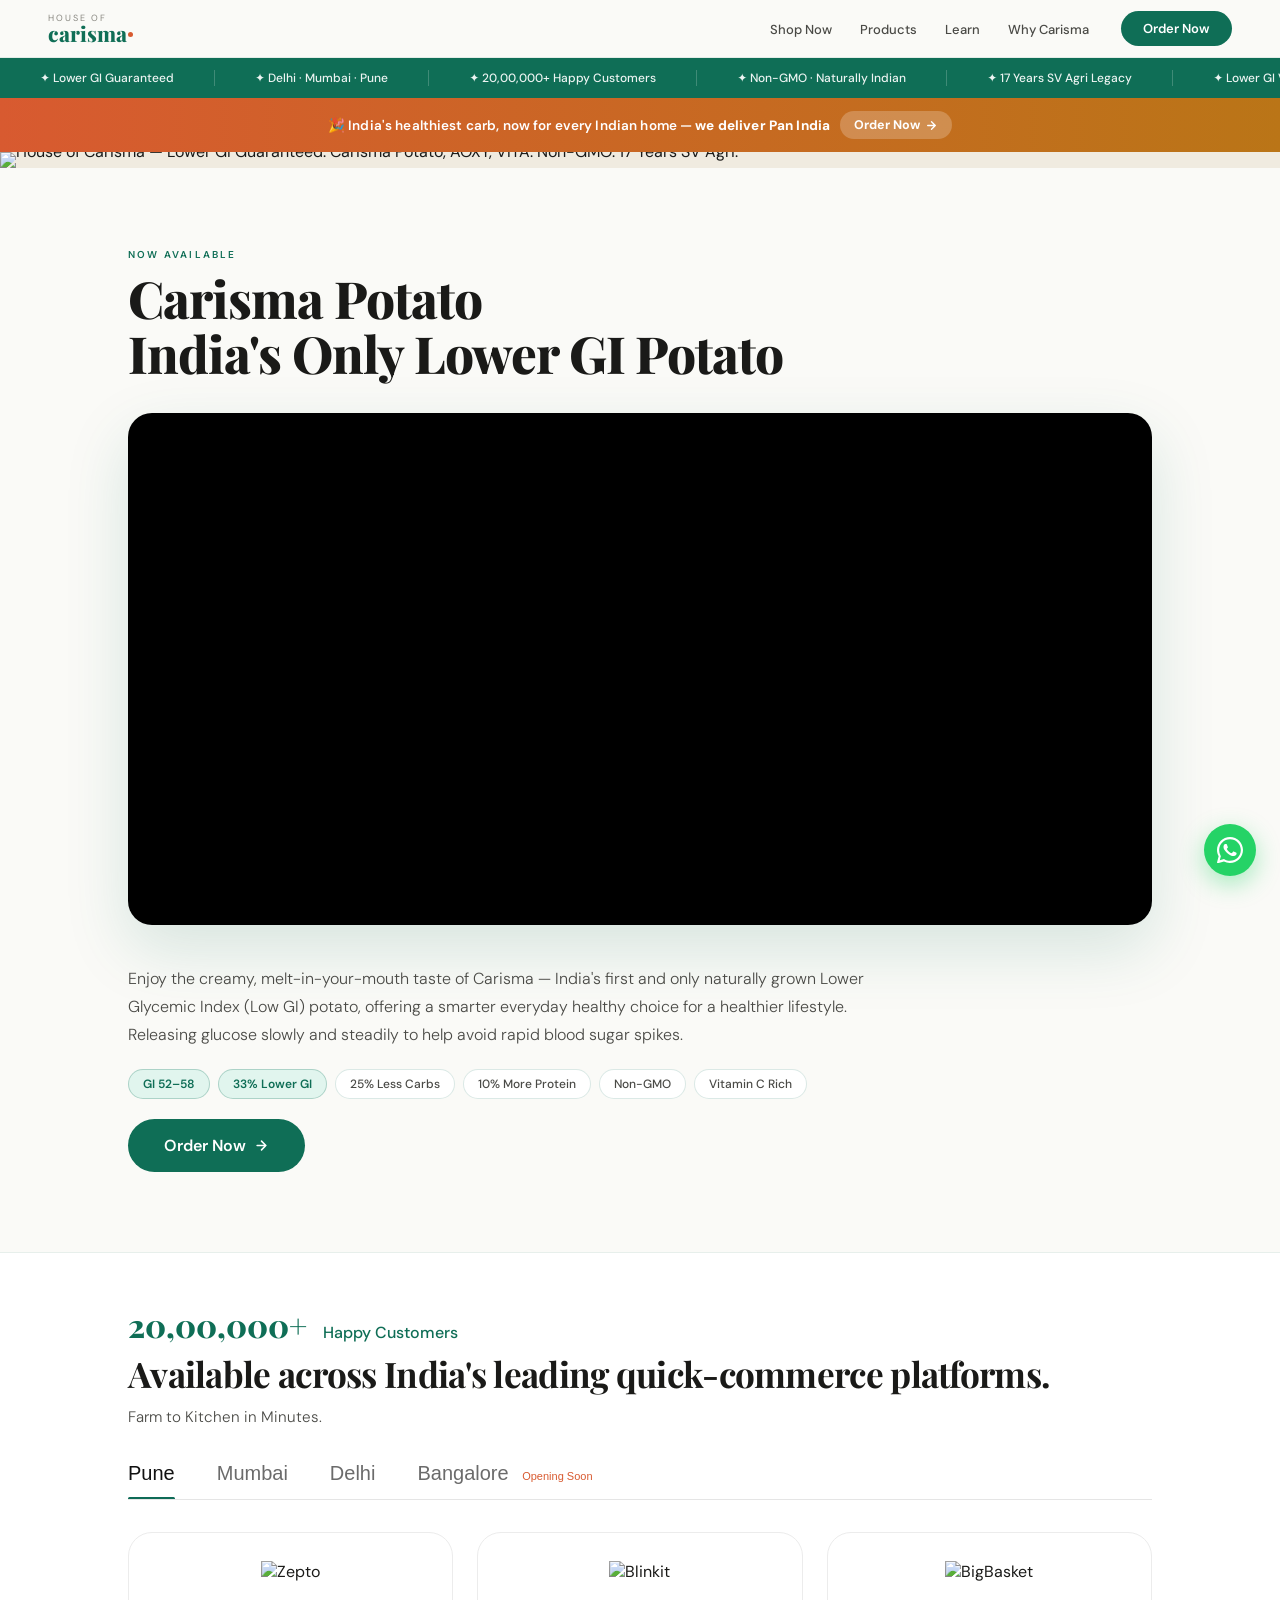
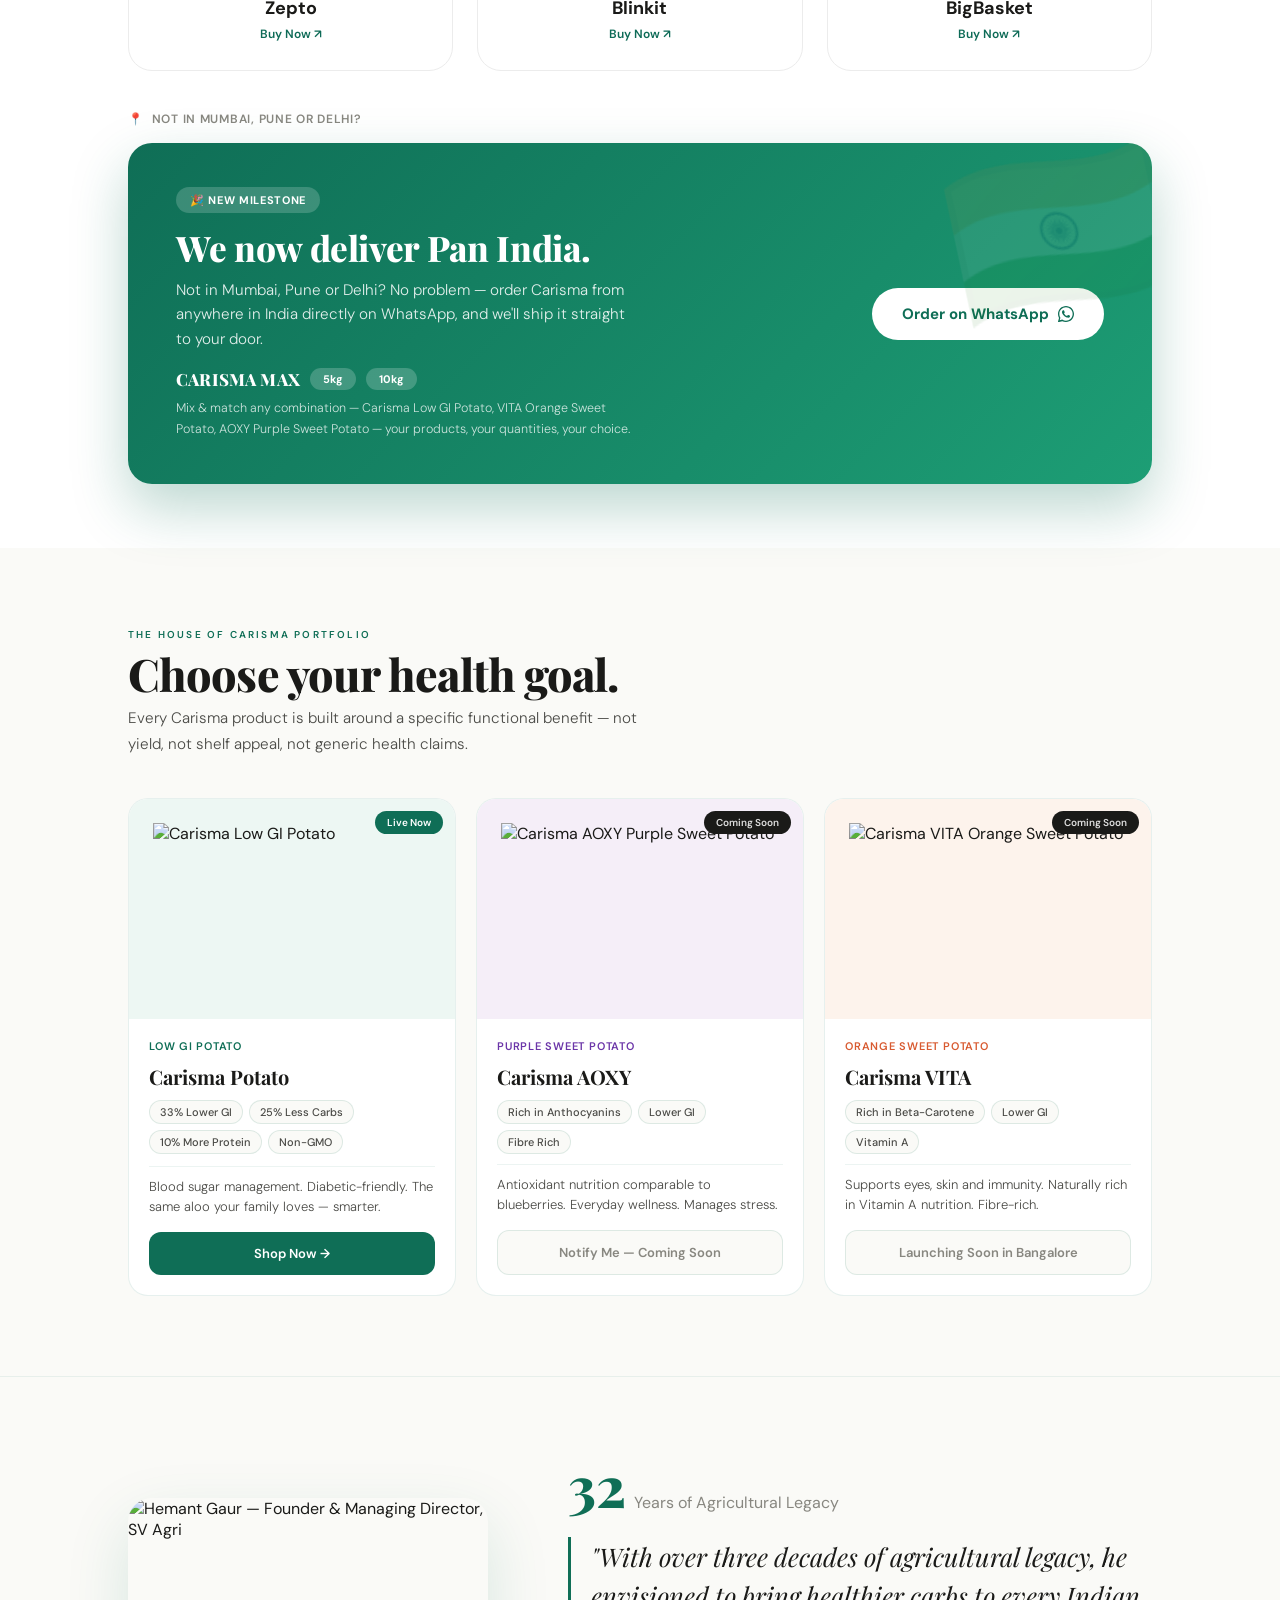
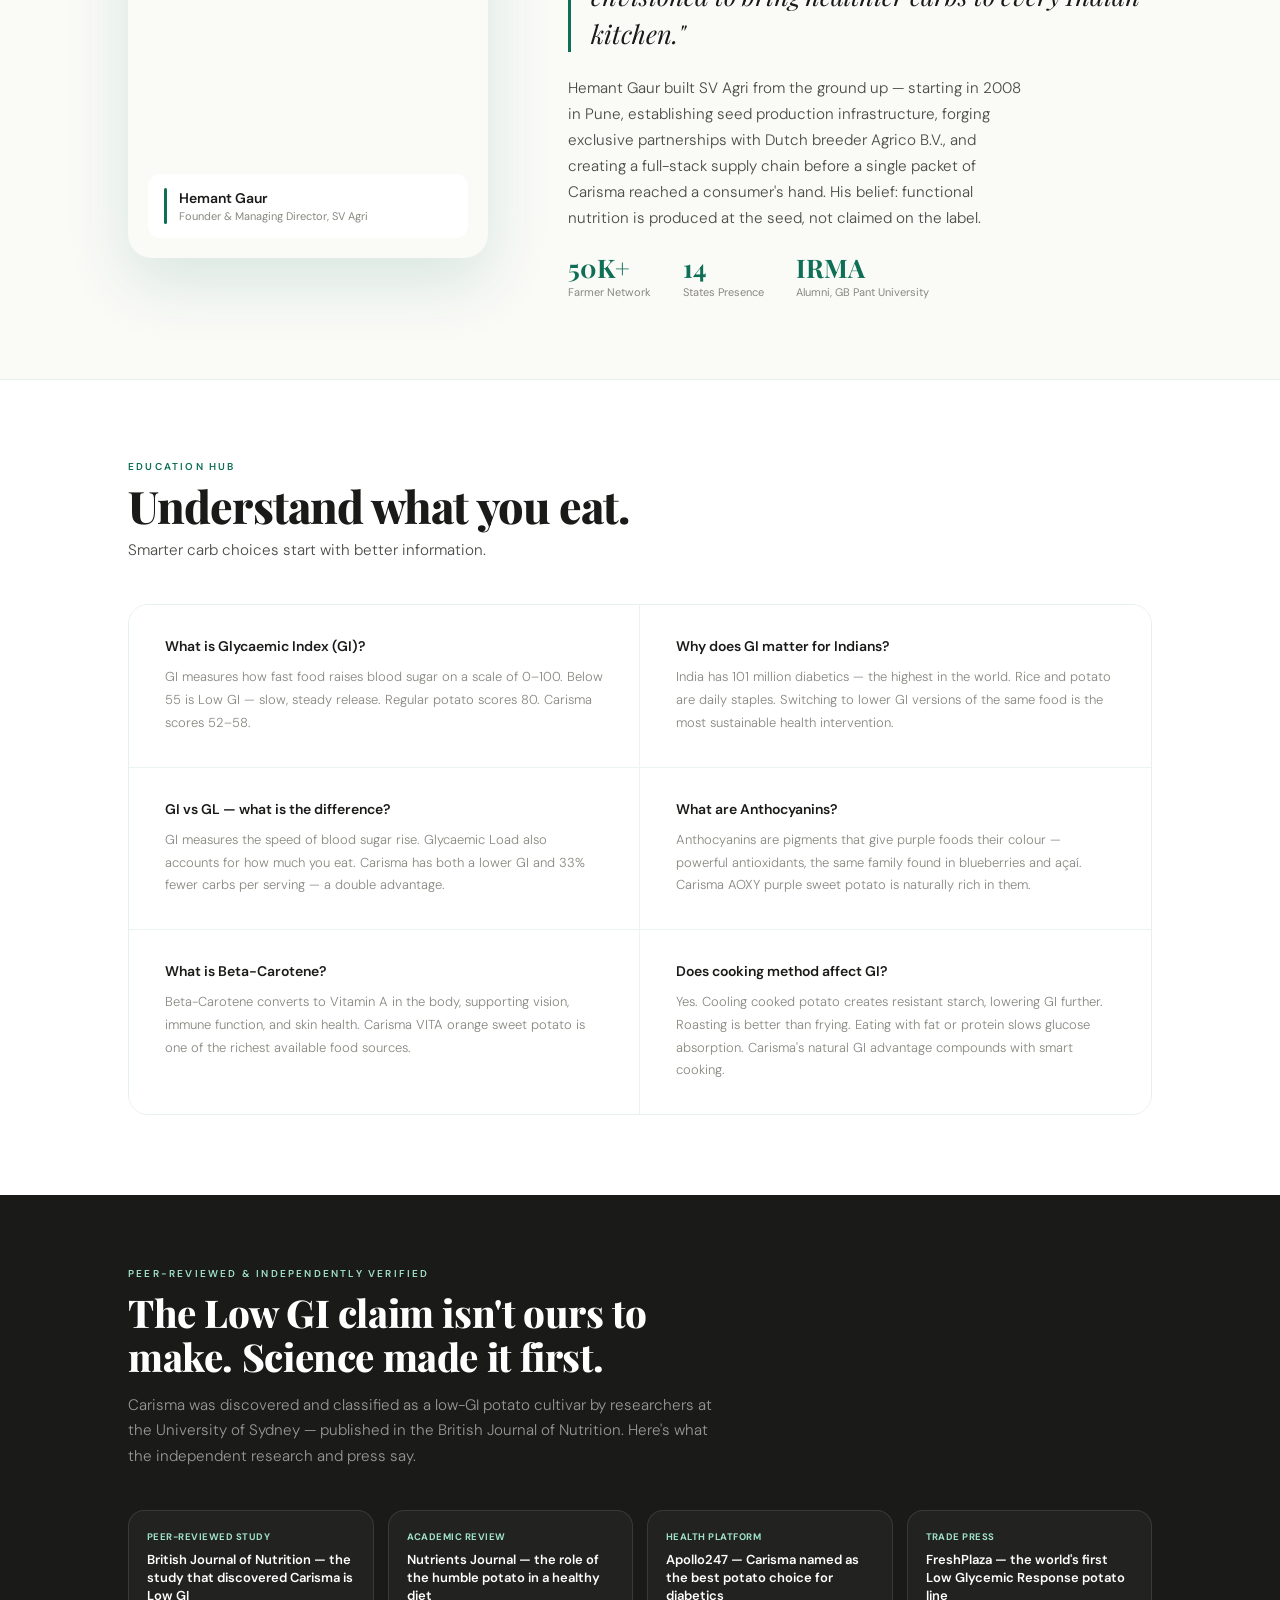
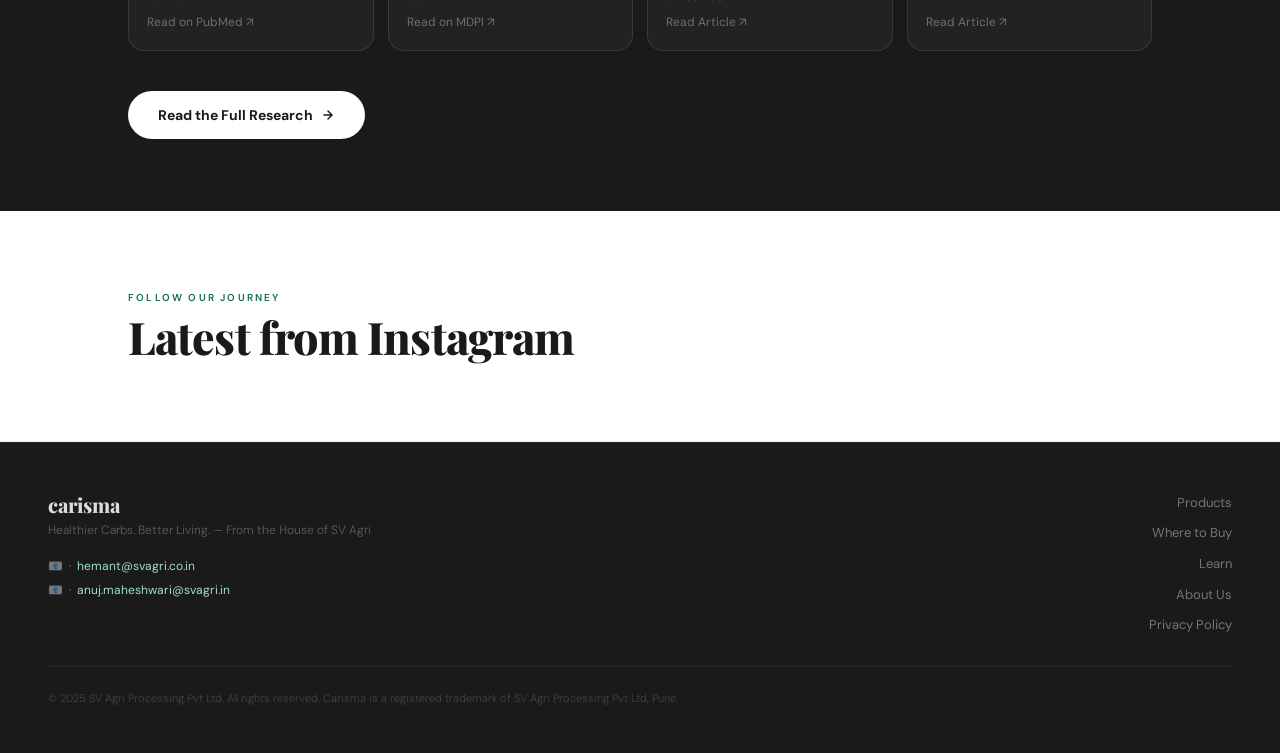
==== index.html @ 6c7c9d93 "Initial Carisma Website" ====
<!DOCTYPE html>
<html lang="en">
<head>
<meta charset="UTF-8">
<meta name="viewport" content="width=device-width, initial-scale=1.0, maximum-scale=1.0">
<title>House of Carisma — Healthier Carbs. Better Living.</title>
<meta name="description" content="India's first healthy carb platform. Low GI Potato, Antioxidant Purple Sweet Potato, Vitamin A Orange Sweet Potato.">
<meta name="theme-color" content="#0F6E56">
<link rel="preconnect" href="https://fonts.googleapis.com">
<link rel="preconnect" href="https://fonts.gstatic.com" crossorigin>
<link href="https://fonts.googleapis.com/css2?family=Playfair+Display:ital,wght@0,700;0,800;1,700&family=DM+Sans:opsz,wght@9..40,300;9..40,400;9..40,500;9..40,600&display=swap" rel="stylesheet">
<style>
  *, *::before, *::after { box-sizing: border-box; margin: 0; padding: 0; }
  :root {
    --teal: #0F6E56; --teal-light: #1D9E75; --teal-pale: #E1F5EE;
    --orange: #D85A30; --orange-pale: #FAECE7;
    --gold: #BA7517; --gold-pale: #FAEEDA;
    --ink: #1A1A18; --ink-2: #4A4A46; --ink-3: #888780;
    --cream: #FAFAF7; --white: #ffffff;
    --font-d: 'Playfair Display', Georgia, serif;
    --font-b: 'DM Sans', system-ui, sans-serif;
    --r: 16px; --r-lg: 24px;
  }
  html { scroll-behavior: smooth; }
  body { font-family: var(--font-b); background: var(--cream); color: var(--ink); -webkit-font-smoothing: antialiased; overflow-x: hidden; }

  /* ── NAV ── */
  nav {
    position: fixed; top: 0; left: 0; right: 0; z-index: 300;
    background: rgba(250,250,247,0.96); backdrop-filter: blur(20px); -webkit-backdrop-filter: blur(20px);
    border-bottom: 0.5px solid rgba(15,110,86,0.1);
    height: 58px; display: flex; align-items: center; justify-content: space-between; padding: 0 3rem;
  }
  .nav-logo { text-decoration: none; display: flex; flex-direction: column; line-height: 1; }
  .nav-logo .ho { font-size: 9px; letter-spacing: 0.22em; text-transform: uppercase; color: var(--ink-3); }
  .nav-logo .br { font-family: var(--font-d); font-size: 21px; font-weight: 800; color: var(--teal); }
  .dot { display: inline-block; width: 5px; height: 5px; background: var(--orange); border-radius: 50%; margin-left: 1px; vertical-align: middle; margin-bottom: 3px; }
  .nav-r { display: flex; align-items: center; gap: 2rem; }
  .nav-links { display: flex; gap: 1.75rem; list-style: none; }
  .nav-links a { font-size: 13px; font-weight: 500; color: var(--ink-2); text-decoration: none; transition: color 0.2s; }
  .nav-links a:hover { color: var(--teal); }
  .nav-cta { background: var(--teal); color: #fff; padding: 9px 22px; border-radius: 100px; font-size: 13px; font-weight: 600; text-decoration: none; transition: background 0.2s; }
  .nav-cta:hover { background: var(--teal-light); }

  /* ── TICKER — sits between nav and hero ── */
  .ticker { background: var(--teal); overflow: hidden; height: 40px; display: flex; align-items: center; }
  .ticker-track { display: flex; animation: tick 32s linear infinite; white-space: nowrap; }
  .ticker-item { display: inline-flex; align-items: center; gap: 10px; font-size: 12px; font-weight: 500; color: rgba(255,255,255,0.92); padding: 0 2.5rem; border-right: 1px solid rgba(255,255,255,0.2); white-space: nowrap; }
  @keyframes tick { 0% { transform: translateX(0); } 100% { transform: translateX(-50%); } }

  /* ── HERO ── */
  .hero { width: 100%; background: #f0ebe0; }
  .hero-inner { position: relative; width: 100%; line-height: 0; }
  .hero-img-base { width: 100%; height: auto; display: block; transition: opacity 0.9s ease; }
  .hero-img-base.faded { opacity: 0; }
  .hero-img-overlay {
    position: absolute; inset: 0; width: 100%; height: 100%;
    object-fit: contain; opacity: 0; transition: opacity 0.9s ease;
    cursor: pointer; pointer-events: none; z-index: 2;
  }
  .hero-img-overlay.active { opacity: 1; pointer-events: auto; }
  .hero-badge {
    position: absolute; bottom: 20px; left: 20px; z-index: 3;
    background: var(--orange); color: #fff; font-size: 12px; font-weight: 700;
    padding: 9px 18px; border-radius: 100px; opacity: 0; transition: opacity 0.9s ease;
    pointer-events: none; box-shadow: 0 8px 22px rgba(216,90,48,0.35);
  }
  .hero-inner.vita-active .hero-badge { opacity: 1; }

  /* ── PAN INDIA CELEBRATION BANNER ── */
  .pan-india-strip {
    position: relative; overflow: hidden; cursor: pointer;
    background: linear-gradient(90deg, var(--orange) 0%, var(--gold) 100%);
    padding: 13px 2rem; text-align: center;
    display: flex; align-items: center; justify-content: center; gap: 10px;
    border: none; width: 100%; font-family: var(--font-b);
  }
  .pan-india-strip::before {
    content: ''; position: absolute; top: 0; left: -60%; width: 40%; height: 100%;
    background: linear-gradient(90deg, transparent, rgba(255,255,255,0.35), transparent);
    transform: skewX(-20deg); animation: shimmer-sweep 3.2s ease-in-out infinite;
  }
  @keyframes shimmer-sweep {
    0% { left: -60%; }
    50% { left: 130%; }
    100% { left: 130%; }
  }
  .pis-text { font-size: 13.5px; font-weight: 600; color: #fff; letter-spacing: 0.01em; position: relative; z-index: 1; }
  .pis-text strong { font-weight: 800; }
  .pis-cta { position: relative; z-index: 1; display: inline-flex; align-items: center; gap: 5px; background: rgba(255,255,255,0.22); color: #fff; padding: 6px 14px; border-radius: 100px; font-size: 12.5px; font-weight: 700; flex-shrink: 0; transition: background 0.2s, transform 0.2s; }
  .pan-india-strip:hover .pis-cta { background: rgba(255,255,255,0.34); transform: translateX(2px); }

  /* ── CTA ROW — directly below hero ── */
  .hero-cta-row {
    background: var(--white); padding: 1.5rem 3rem;
    display: flex; align-items: center; gap: 1rem;
    border-bottom: 1px solid rgba(15,110,86,0.08);
  }
  .btn-primary {
    background: var(--teal); color: #fff;
    padding: 16px 36px; border-radius: 100px;
    font-family: var(--font-b); font-size: 16px; font-weight: 600;
    text-decoration: none; display: inline-flex; align-items: center; gap: 8px;
    transition: background 0.2s, transform 0.15s; white-space: nowrap;
  }
  .btn-primary:hover { background: var(--teal-light); transform: translateY(-2px); }
  .btn-outline {
    background: transparent; color: var(--ink);
    border: 2px solid rgba(26,26,24,0.2);
    padding: 15px 36px; border-radius: 100px;
    font-family: var(--font-b); font-size: 16px; font-weight: 500;
    text-decoration: none; display: inline-flex; align-items: center; gap: 8px;
    transition: border-color 0.2s, color 0.2s, transform 0.15s; white-space: nowrap;
  }
  .btn-outline:hover { border-color: var(--teal); color: var(--teal); transform: translateY(-2px); }

  /* ── LAYOUT ── */
  .container { max-width: 1120px; margin: 0 auto; padding: 0 3rem; }
  .section { padding: 5rem 0; }
  .section-white { background: var(--white); }
  .section-cream { background: var(--cream); }
  .section-ink { background: var(--ink); }
  .divider { height: 1px; background: rgba(15,110,86,0.08); }
  .label { font-size: 10px; font-weight: 600; letter-spacing: 0.22em; text-transform: uppercase; color: var(--teal); margin-bottom: 0.5rem; }
  .h2 { font-family: var(--font-d); font-size: clamp(1.9rem, 3.5vw, 2.8rem); font-weight: 800; color: var(--ink); line-height: 1.1; letter-spacing: -0.02em; }
  .body { font-size: 0.95rem; color: var(--ink-2); font-weight: 300; line-height: 1.7; }

  /* ── AVAILABILITY ── */
  .city-tabs{
  display:flex;
  gap:42px;
  border-bottom:1px solid #e5e5e5;
  margin-bottom:32px;
  overflow-x:auto;
}

.city-tab{
  background:none;
  border:none;
  font-size:20px;
  font-weight:500;
  color:#6b6b6b;
  padding:0 0 14px;
  cursor:pointer;
  position:relative;
  white-space:nowrap;
}

.city-tab.active{
  color:#111;
}

.city-tab.active::after{
  content:'';
  position:absolute;
  left:0;
  bottom:-1px;
  width:100%;
  height:3px;
  background:#0E6B57;
  border-radius:4px;
}

.soon-badge{
  font-size:11px;
  margin-left:8px;
  color:#D85A30;
}

.platform-grid{
  display:grid;
  grid-template-columns:repeat(auto-fit,minmax(220px,1fr));
  gap:24px;
}

.platform-card{
  background:#fff;
  border:1px solid #ececec;
  border-radius:24px;
  padding:28px;
  text-align:center;
  transition:.25s;
  text-decoration:none;
  color:inherit;
  display:block;
  cursor:pointer;
}

.platform-card:hover{
  transform:translateY(-4px);
  border-color:#0E6B57;
  box-shadow:0 16px 40px rgba(15,110,86,0.12);
}

.platform-card.disabled{
  cursor:default;
  opacity:0.55;
}

.platform-card.disabled:hover{
  transform:none;
  border-color:#ececec;
  box-shadow:none;
}

.platform-card img{
  width:90px;
  height:90px;
  object-fit:contain;
  margin-bottom:14px;
}

.platform-card h4{
  margin:0 0 6px;
  font-size:18px;
}

.platform-card .pcard-cta{
  font-size:12px;
  font-weight:600;
  color:#0E6B57;
}

.platform-card.disabled .pcard-cta{
  color:#D85A30;
}
  .avail-wrap { padding: 3.5rem 0 4rem; background: var(--white); }
  .avail-top { display: flex; align-items: baseline; gap: 1rem; flex-wrap: wrap; margin-bottom: 0.4rem; }
  .avail-count { font-family: var(--font-d); font-size: 2rem; font-weight: 800; color: var(--teal); line-height: 1; }
  .avail-count-label { font-size: 1rem; font-weight: 500; color: var(--teal); }
  .avail-headline { font-family: var(--font-d); font-size: clamp(1.6rem, 2.8vw, 2.2rem); font-weight: 700; color: var(--ink); letter-spacing: -0.02em; margin-bottom: 0.5rem; }
  .avail-cities { display: inline-flex; align-items: center; gap: 8px; margin-bottom: 2.5rem; }
  .avail-cities-label { font-size: 11px; font-weight: 500; color: var(--ink-3); }
  .avail-cities-dot { width: 3px; height: 3px; background: var(--ink-3); border-radius: 50%; }
  .avail-city { font-size: 13px; font-weight: 600; color: var(--ink); }

  /* ── PAN INDIA SECTION ── */
  .pan-india-label { display: flex; align-items: center; gap: 8px; font-size: 12px; font-weight: 600; color: var(--ink-3); text-transform: uppercase; letter-spacing: 0.06em; margin-bottom: 1rem; }

  .pan-india-panel {
    background: linear-gradient(135deg, var(--teal) 0%, var(--teal-light) 100%);
    border-radius: var(--r-lg); padding: 2.75rem 3rem; color: #fff;
    display: flex; align-items: center; justify-content: space-between; gap: 2rem;
    box-shadow: 0 24px 56px rgba(15,110,86,0.28); position: relative; overflow: hidden;
  }
  .pan-india-panel::before {
    content: '🇮🇳'; position: absolute; right: -20px; top: -30px; font-size: 180px; opacity: 0.08; transform: rotate(-12deg);
  }
  .pip-badge { display: inline-flex; align-items: center; gap: 6px; background: rgba(255,255,255,0.18); border-radius: 100px; padding: 6px 14px; font-size: 11px; font-weight: 700; letter-spacing: 0.06em; text-transform: uppercase; margin-bottom: 0.9rem; }
  .pip-title { font-family: var(--font-d); font-size: clamp(1.6rem, 3vw, 2.2rem); font-weight: 800; line-height: 1.15; letter-spacing: -0.01em; margin-bottom: 0.6rem; }
  .pip-sub { font-size: 0.95rem; font-weight: 300; color: rgba(255,255,255,0.88); max-width: 460px; line-height: 1.6; }
  .pip-max { display: flex; align-items: center; gap: 10px; margin-top: 1.1rem; flex-wrap: wrap; }
  .pip-max-name { font-family: var(--font-d); font-weight: 800; font-size: 1.05rem; color: #fff; letter-spacing: 0.01em; }
  .pip-tag { background: rgba(255,255,255,0.2); color: #fff; font-size: 11px; font-weight: 700; padding: 4px 13px; border-radius: 100px; }
  .pip-max-note { font-size: 12.5px; color: rgba(255,255,255,0.78); font-weight: 300; line-height: 1.65; margin-top: 0.5rem; max-width: 460px; }
  .pip-btn { flex-shrink: 0; display: inline-flex; align-items: center; gap: 9px; background: #fff; color: var(--teal); padding: 16px 30px; border-radius: 100px; font-family: var(--font-b); font-size: 15px; font-weight: 700; text-decoration: none; transition: transform 0.2s, box-shadow 0.2s; white-space: nowrap; }
  .pip-btn:hover { transform: translateY(-2px); box-shadow: 0 12px 28px rgba(0,0,0,0.18); }

  /* ── VIDEO SECTION ── */
  .video-section { padding: 5rem 0; background: var(--cream); }
  .video-top { margin-bottom: 2rem; display: flex; flex-direction: column; gap: 0.6rem; }
  .video-eyebrow { font-size: 10px; font-weight: 600; letter-spacing: 0.22em; text-transform: uppercase; color: var(--teal); }
  .video-title { font-family: var(--font-d); font-size: clamp(2rem, 4vw, 3.2rem); font-weight: 800; color: var(--ink); line-height: 1.08; letter-spacing: -0.02em; }
  .video-wrap { border-radius: var(--r-lg); overflow: hidden; background: #000; width: 100%; max-height: 560px; box-shadow: 0 24px 64px rgba(15,110,86,0.15); margin-bottom: 2.5rem; }
  .video-wrap video { width: 100%; height: 100%; max-height: 560px; object-fit: cover; display: block; }
  .video-bottom { display: flex; flex-direction: column; gap: 1.25rem; max-width: 760px; }
  .video-sub { font-size: 1rem; color: var(--ink-2); font-weight: 300; line-height: 1.75; }
  .tag-row { display: flex; flex-wrap: wrap; gap: 8px; }
  .tag-pill { font-size: 12px; font-weight: 500; padding: 6px 14px; border-radius: 100px; background: var(--white); border: 1px solid rgba(15,110,86,0.15); color: var(--ink-2); }
  .tag-pill.hi { background: var(--teal-pale); border-color: rgba(15,110,86,0.25); color: var(--teal); font-weight: 600; }

  /* ── PRODUCTS ── */
  .products-grid { display: grid; grid-template-columns: repeat(3, 1fr); gap: 20px; margin-top: 2.5rem; }
  .product-card { border-radius: 20px; overflow: hidden; border: 1.5px solid rgba(15,110,86,0.1); background: var(--white); transition: transform 0.25s, box-shadow 0.25s; display: flex; flex-direction: column; }
  .product-card:hover { transform: translateY(-6px); box-shadow: 0 24px 56px rgba(15,110,86,0.12); }
  .product-img { height: 220px; display: flex; align-items: center; justify-content: center; position: relative; overflow: hidden; }
  .product-img img { height: 100%; width: 100%; object-fit: contain; padding: 1.5rem; }
  .product-badge { position: absolute; top: 12px; right: 12px; font-size: 10px; font-weight: 600; padding: 5px 12px; border-radius: 100px; }
  .badge-live { background: var(--teal); color: #fff; } .badge-soon { background: var(--ink); color: rgba(255,255,255,0.85); }
  .product-body { padding: 20px; flex: 1; display: flex; flex-direction: column; gap: 10px; }
  .product-name { font-family: var(--font-d); font-size: 1.25rem; font-weight: 700; color: var(--ink); }
  .product-sub { font-size: 11px; font-weight: 600; letter-spacing: 0.07em; text-transform: uppercase; }
  .sub-p { color: var(--teal); } .sub-a { color: #6B35A8; } .sub-v { color: var(--orange); }
  .product-tags { display: flex; flex-wrap: wrap; gap: 6px; }
  .ptag-pill { font-size: 11px; font-weight: 500; padding: 4px 10px; border-radius: 100px; background: var(--cream); border: 1px solid rgba(15,110,86,0.12); color: var(--ink-2); }
  .product-benefit { font-size: 13px; color: var(--ink-2); font-weight: 300; line-height: 1.6; border-top: 1px solid rgba(15,110,86,0.08); padding-top: 10px; margin-top: auto; }
  .product-btn { display: flex; align-items: center; justify-content: center; gap: 7px; padding: 13px; border-radius: 12px; font-size: 13px; font-weight: 600; text-decoration: none; margin-top: 4px; transition: background 0.2s; }
  .btn-live { background: var(--teal); color: #fff; } .btn-live:hover { background: var(--teal-light); }
  .btn-soon { background: var(--cream); color: var(--ink-3); border: 1.5px solid rgba(15,110,86,0.12); cursor: default; }

  /* ── FARM TO PLATE ── */
  .chain-grid { display: grid; grid-template-columns: 420px 1fr; gap: 5rem; align-items: start; margin-top: 2rem; }
  .chain-steps { display: flex; flex-direction: column; }
  .chain-step { display: flex; align-items: flex-start; gap: 14px; padding: 16px 0; border-bottom: 1px dashed rgba(15,110,86,0.15); }
  .chain-step:last-child { border-bottom: none; }
  .chain-num { width: 34px; height: 34px; border-radius: 50%; background: var(--teal); color: #fff; font-size: 13px; font-weight: 700; display: flex; align-items: center; justify-content: center; flex-shrink: 0; font-family: var(--font-d); }
  .chain-title { font-size: 14px; font-weight: 600; color: var(--ink); }
  .chain-sub { font-size: 12px; color: var(--ink-3); font-weight: 400; margin-top: 2px; }
  .chain-tag { margin-left: auto; font-size: 10px; font-weight: 600; padding: 4px 10px; border-radius: 100px; white-space: nowrap; flex-shrink: 0; }
  .ct { background: var(--teal-pale); color: var(--teal); } .co { background: var(--orange-pale); color: var(--orange); }

  /* ── FOUNDER ── */
  .founder-grid { display: grid; grid-template-columns: 360px 1fr; gap: 5rem; align-items: center; }
  .founder-img-wrap { position: relative; border-radius: var(--r-lg); overflow: hidden; box-shadow: 0 24px 64px rgba(15,110,86,0.14); aspect-ratio: 1/1; }
  .founder-img-wrap img { width: 100%; height: 100%; object-fit: cover; display: block; }
  .founder-img-badge { position: absolute; bottom: 1.25rem; left: 1.25rem; right: 1.25rem; background: rgba(255,255,255,0.95); backdrop-filter: blur(12px); border-radius: 12px; padding: 14px 16px; display: flex; align-items: center; gap: 12px; }
  .fib-bar { width: 3px; height: 36px; background: var(--teal); border-radius: 2px; flex-shrink: 0; }
  .fib-name { font-size: 14px; font-weight: 600; color: var(--ink); }
  .fib-title { font-size: 11px; color: var(--ink-3); font-weight: 400; margin-top: 2px; }
  .founder-content { display: flex; flex-direction: column; gap: 1.5rem; }
  .founder-stat { display: flex; align-items: baseline; gap: 8px; }
  .founder-stat-num { font-family: var(--font-d); font-size: 3.5rem; font-weight: 800; color: var(--teal); line-height: 1; }
  .founder-stat-label { font-size: 1rem; font-weight: 400; color: var(--ink-3); }
  .founder-quote { font-family: var(--font-d); font-size: clamp(1.2rem, 2vw, 1.6rem); font-style: italic; color: var(--ink); line-height: 1.5; border-left: 3px solid var(--teal); padding-left: 1.25rem; }
  .founder-desc { font-size: 0.95rem; color: var(--ink-2); font-weight: 300; line-height: 1.7; max-width: 460px; }
  .mini-stats { display: flex; gap: 2rem; flex-wrap: wrap; }
  .mini-stat-num { font-family: var(--font-d); font-size: 1.6rem; font-weight: 700; color: var(--teal); line-height: 1; }
  .mini-stat-label { font-size: 11px; color: var(--ink-3); margin-top: 4px; }

  /* ── EDU SIMPLE ── */
  .edu-simple-grid { display: grid; grid-template-columns: 1fr 1fr; gap: 0; margin-top: 2.5rem; border: 1px solid rgba(15,110,86,0.1); border-radius: 20px; overflow: hidden; }
  .edu-item { padding: 2rem 2.25rem; border-right: 1px solid rgba(15,110,86,0.08); border-bottom: 1px solid rgba(15,110,86,0.08); background: var(--white); transition: background 0.2s; }
  .edu-item:hover { background: var(--cream); }
  .edu-item:nth-child(even) { border-right: none; }
  .edu-item:nth-last-child(-n+2) { border-bottom: none; }
  .edu-q { font-size: 14px; font-weight: 600; color: var(--ink); margin-bottom: 0.6rem; line-height: 1.4; }
  .edu-a { font-size: 13px; color: var(--ink-3); font-weight: 300; line-height: 1.75; }

  /* ── RESEARCH TEASER ── */
  .research-teaser { background: var(--ink); padding: 4.5rem 0; }
  .rt-label { font-size: 10px; font-weight: 600; letter-spacing: 0.22em; text-transform: uppercase; color: #9FE1CB; margin-bottom: 0.6rem; }
  .rt-title { font-family: var(--font-d); font-size: clamp(1.7rem, 3.2vw, 2.4rem); font-weight: 800; color: #fff; line-height: 1.15; letter-spacing: -0.01em; max-width: 620px; }
  .rt-sub { font-size: 0.95rem; color: rgba(255,255,255,0.55); font-weight: 300; line-height: 1.7; max-width: 600px; margin-top: 0.9rem; }
  .rt-grid { display: grid; grid-template-columns: repeat(4, 1fr); gap: 14px; margin-top: 2.5rem; }
  .rt-card { background: rgba(255,255,255,0.04); border: 1px solid rgba(255,255,255,0.1); border-radius: 16px; padding: 20px 18px; text-decoration: none; transition: border-color 0.25s, background 0.25s, transform 0.22s; display: flex; flex-direction: column; gap: 8px; }
  .rt-card:hover { border-color: rgba(159,225,203,0.4); background: rgba(255,255,255,0.07); transform: translateY(-4px); }
  .rt-tag { font-size: 9.5px; font-weight: 700; letter-spacing: 0.05em; text-transform: uppercase; color: #9FE1CB; }
  .rt-card-title { font-size: 13px; font-weight: 600; color: #fff; line-height: 1.4; }
  .rt-arrow { font-size: 12px; color: rgba(255,255,255,0.35); margin-top: auto; }
  .rt-btn { display: inline-flex; align-items: center; gap: 8px; background: #fff; color: var(--ink); padding: 15px 30px; border-radius: 100px; font-family: var(--font-b); font-size: 14px; font-weight: 700; text-decoration: none; margin-top: 2.5rem; transition: transform 0.2s; }
  .rt-btn:hover { transform: translateY(-2px); }

  @media (max-width: 1024px) {
    .rt-grid { grid-template-columns: repeat(2, 1fr); }
  }
  @media (max-width: 768px) {
    .research-teaser { padding: 3rem 0; }
    .rt-grid { grid-template-columns: 1fr; }
  }

  /* ── FOOTER ── */
  footer { background: var(--ink); padding: 3rem; border-top: 1px solid rgba(255,255,255,0.05); display: grid; grid-template-columns: 1fr auto; gap: 2rem; align-items: start; }
  .footer-brand { font-family: var(--font-d); font-size: 20px; font-weight: 800; color: rgba(255,255,255,0.85); }
  .footer-tag { font-size: 12px; color: rgba(255,255,255,0.3); font-weight: 300; margin-top: 4px; margin-bottom: 1rem; }
  .footer-contact { font-size: 12px; color: rgba(255,255,255,0.45); line-height: 2; }
  .footer-contact a { color: #9FE1CB; text-decoration: none; }
  .footer-links { display: flex; flex-direction: column; gap: 0.6rem; list-style: none; text-align: right; }
  .footer-links a { font-size: 13px; color: rgba(255,255,255,0.4); text-decoration: none; transition: color 0.2s; }
  .footer-links a:hover { color: #9FE1CB; }
  .footer-copy { grid-column: 1/-1; font-size: 11px; color: rgba(255,255,255,0.18); font-weight: 300; border-top: 1px solid rgba(255,255,255,0.06); padding-top: 1.5rem; }

  /* ── WHATSAPP ── */
  .wa { position: fixed; bottom: 1.5rem; right: 1.5rem; z-index: 200; width: 52px; height: 52px; border-radius: 50%; background: #25D366; display: flex; align-items: center; justify-content: center; box-shadow: 0 8px 24px rgba(37,211,102,0.4); text-decoration: none; transition: transform 0.2s; }
  .wa:hover { transform: scale(1.08); }

  /* ── ANIMATIONS ── */
  .fade-up { opacity: 0; transform: translateY(20px); transition: opacity 0.65s ease, transform 0.65s ease; }
  .fade-up.visible { opacity: 1; transform: translateY(0); }
  .d1 { transition-delay: 0.08s; } .d2 { transition-delay: 0.16s; } .d3 { transition-delay: 0.24s; } .d4 { transition-delay: 0.32s; }

  /* ── RESPONSIVE ── */
  @media (max-width: 1024px) {
    .platform-grid { grid-template-columns: repeat(2, 1fr); }
    .products-grid { grid-template-columns: 1fr 1fr; }
    .chain-grid { grid-template-columns: 1fr; gap: 2rem; }
    .video-grid { grid-template-columns: 1fr; gap: 2rem; }
    .founder-grid { grid-template-columns: 1fr; gap: 2.5rem; }
    .edu-simple-grid { grid-template-columns: 1fr; }
    .edu-item:nth-child(even) { border-right: none; }
    .edu-item:nth-last-child(-n+2) { border-bottom: 1px solid rgba(15,110,86,0.08); }
    .edu-item:last-child { border-bottom: none; }
  }
  @media (max-width: 768px) {
    nav { padding: 0 1.25rem; height: 52px; }
    .nav-links { display: none; }
    .container { padding: 0 1.25rem; }
    .section { padding: 3.5rem 0; }
    .hero-cta-row {
      padding: 0.875rem 1rem;
      gap: 0.625rem;
      flex-wrap: nowrap;        /* keep both on one line */
    }
    .hero-cta-row .btn-primary,
    .hero-cta-row .btn-outline {
      flex: 1;                  /* equal width */
      justify-content: center;
      padding: 13px 10px;
      font-size: 13px;
    }
    .avail-wrap { padding: 2.5rem 0 3rem; }
    .pan-india-strip { padding: 11px 1rem; }
    .pis-text { font-size: 12px; }
    .pan-india-panel { flex-direction: column; text-align: center; padding: 2.25rem 1.5rem; }
    .pip-sub { max-width: 100%; }
    .products-grid { grid-template-columns: 1fr; }
    footer { grid-template-columns: 1fr; padding: 2rem 1.25rem; }
    .footer-links { text-align: left; flex-direction: row; flex-wrap: wrap; gap: 1rem; }
    .founder-img-wrap { max-width: 100%; }
  }
  @media (max-width: 480px) {
    .platform-grid { grid-template-columns: 1fr 1fr; }
  }
</style>

<script type="text/javascript">
    (function(c,l,a,r,i,t,y){
        c[a]=c[a]||function(){(c[a].q=c[a].q||[]).push(arguments)};
        t=l.createElement(r);t.async=1;t.src="https://www.clarity.ms/tag/"+i;
        y=l.getElementsByTagName(r)[0];y.parentNode.insertBefore(t,y);
    })(window, document, "clarity", "script", "xiq01nn5b8");
</script>


</head>
<body>

<!-- NAV -->
<nav>
  <a href="#" class="nav-logo">
    <span class="ho">House of</span>
    <span class="br">carisma<span class="dot"></span></span>
  </a>
  <div class="nav-r">
    <ul class="nav-links">
      <li><a href="#availability">Shop Now</a></li>
      <li><a href="#products">Products</a></li>
      <li><a href="#learn">Learn</a></li>
      <li><a href="why-carisma.html">Why Carisma</a></li>
    </ul>
    <a href="#availability" class="nav-cta">Order Now</a>
  </div>
</nav>

<!-- TICKER — top of page, above hero image -->
<div style="padding-top:58px">
  <div class="ticker" aria-hidden="true">
    <div class="ticker-track">
      <span class="ticker-item">✦ Lower GI Guaranteed</span>
      <span class="ticker-item">✦ Delhi · Mumbai · Pune</span>
      <span class="ticker-item">✦ 20,00,000+ Happy Customers</span>
      <span class="ticker-item">✦ Non-GMO · Naturally Indian</span>
      <span class="ticker-item">✦ 17 Years SV Agri Legacy</span>
      <span class="ticker-item">✦ Lower GI Verified</span>
      <span class="ticker-item">✦ Delhi · Mumbai · Pune</span>
      <span class="ticker-item">✦ 20,00,000+ Happy Customers</span>
      <span class="ticker-item">✦ Non-GMO · Naturally Indian</span>
      <span class="ticker-item">✦ 17 Years SV Agri Legacy</span>
    </div>
  </div>
</div>

<!-- PAN INDIA CELEBRATION BANNER -->
<button class="pan-india-strip" onclick="goToPanIndia()" aria-label="We now deliver Pan India — click to order">
  <span class="pis-text">🎉 India's healthiest carb, now for every Indian home — <strong>we deliver Pan India</strong></span>
  <span class="pis-cta">Order Now
    <svg width="13" height="13" viewBox="0 0 24 24" fill="none" stroke="currentColor" stroke-width="2.5" stroke-linecap="round" stroke-linejoin="round"><path d="M5 12h14M12 5l7 7-7 7"/></svg>
  </span>
</button>

<!-- HERO — auto-rotates between main banner and Vita Powder promo -->
<section class="hero">
  <div class="hero-inner" id="heroInner">
    <img
      src="https://static.wixstatic.com/media/2ef54a_096f2c9427e84792a74a42df3f2eecce~mv2.png"
      alt="House of Carisma — Lower GI Guaranteed. Carisma Potato, AOXY, VITA. Non-GMO. 17 Years SV Agri."
      id="heroImg"
      class="hero-img-base"
    >
    <img
      src="https://static.wixstatic.com/media/2ef54a_cae34223b6d9461c9bff17339bb0bca8~mv2.png"
      alt="Free Carisma Vita Orange Sweet Potato Powder — tap to claim on WhatsApp"
      id="heroImgVita"
      class="hero-img-overlay"
    >
    <div class="hero-badge">🎁 Free Sample — Tap to Claim on WhatsApp</div>
  </div>
</section>

<!-- VIDEO + CARISMA POTATO -->
<section class="video-section">
  <div class="container">

    <!-- Title first -->
    <div class="video-top fade-up">
      <div class="video-eyebrow">Now Available</div>
      <div class="video-title">Carisma Potato<br>India's Only Lower GI Potato</div>
    </div>

    <!-- Video below title -->
    <div class="video-wrap fade-up d1">
      <video autoplay muted loop playsinline>
        <source src="https://video.wixstatic.com/video/2ef54a_174439247daa4c3f9ab9dac481924877/480p/mp4/file.mp4" type="video/mp4">
      </video>
    </div>

    <!-- Description + tags + CTA below video -->
    <div class="video-bottom fade-up d2">
      <div class="video-sub">Enjoy the creamy, melt-in-your-mouth taste of Carisma — India's first and only naturally grown Lower Glycemic Index (Low GI) potato, offering a smarter everyday healthy choice for a healthier lifestyle. Releasing glucose slowly and steadily to help avoid rapid blood sugar spikes.</div>
      <div class="tag-row">
        <span class="tag-pill hi">GI 52–58</span>
        <span class="tag-pill hi">33% Lower GI</span>
        <span class="tag-pill">25% Less Carbs</span>
        <span class="tag-pill">10% More Protein</span>
        <span class="tag-pill">Non-GMO</span>
        <span class="tag-pill">Vitamin C Rich</span>
      </div>
      <a href="#availability" class="btn-primary" style="width:fit-content">
        Order Now
        <svg width="15" height="15" viewBox="0 0 24 24" fill="none" stroke="currentColor" stroke-width="2.5" stroke-linecap="round" stroke-linejoin="round"><path d="M5 12h14M12 5l7 7-7 7"/></svg>
      </a>
    </div>

  </div>
</section>

<div class="divider"></div>
<!-- AVAILABILITY -->
<div class="avail-wrap" id="availability">
  <div class="container">

    <div class="avail-top fade-up">
      <span class="avail-count">20,00,000+</span>
      <span class="avail-count-label">Happy Customers</span>
    </div>

    <h2 class="avail-headline fade-up d1">
      Available across India's leading quick-commerce platforms.
    </h2>

    <p class="body fade-up d2" style="margin-bottom:2rem;">
      Farm to Kitchen in Minutes.
    </p>

    <!-- INSTANT DELIVERY -->
    <div id="panel-instant">
      <!-- CITY TABS -->
      <div class="city-tabs fade-up d2">
        <button class="city-tab active" data-city="pune">Pune</button>
        <button class="city-tab" data-city="mumbai">Mumbai</button>
        <button class="city-tab" data-city="delhi">Delhi</button>
        <button class="city-tab" data-city="bangalore">
          Bangalore
          <span class="soon-badge">Opening Soon</span>
        </button>
      </div>

      <!-- PLATFORMS -->
      <div class="platform-grid" id="platformGrid"></div>
    </div>

    <!-- PAN INDIA DELIVERY -->
    <div id="panel-pan-india" style="margin-top:2.5rem;">
      <div class="pan-india-label">
        <span>📍</span> Not in Mumbai, Pune or Delhi?
      </div>
      <div class="pan-india-panel">
        <div>
          <div class="pip-badge">🎉 New Milestone</div>
          <div class="pip-title">We now deliver Pan India.</div>
          <div class="pip-sub">Not in Mumbai, Pune or Delhi? No problem — order Carisma from anywhere in India directly on WhatsApp, and we'll ship it straight to your door.</div>
          <div class="pip-max">
            <span class="pip-max-name">CARISMA MAX</span>
            <span class="pip-tag">5kg</span>
            <span class="pip-tag">10kg</span>
          </div>
          <div class="pip-max-note">Mix & match any combination — Carisma Low GI Potato, VITA Orange Sweet Potato, AOXY Purple Sweet Potato — your products, your quantities, your choice.</div>
        </div>
        <a href="https://wa.me/917028155911?text=Hi%2C%20I%27d%20like%20to%20order%20Carisma%20Low%20GI%20Potato%20%E2%80%94%20Pan%20India%20delivery" target="_blank" rel="noopener noreferrer" class="pip-btn">
          Order on WhatsApp
          <svg width="16" height="16" viewBox="0 0 24 24" fill="currentColor"><path d="M17.472 14.382c-.297-.149-1.758-.867-2.03-.967-.273-.099-.471-.148-.67.15-.197.297-.767.966-.94 1.164-.173.199-.347.223-.644.075-.297-.15-1.255-.463-2.39-1.475-.883-.788-1.48-1.761-1.653-2.059-.173-.297-.018-.458.13-.606.134-.133.298-.347.446-.52.149-.174.198-.298.298-.497.099-.198.05-.371-.025-.52-.075-.149-.669-1.612-.916-2.207-.242-.579-.487-.5-.669-.51-.173-.008-.371-.01-.57-.01-.198 0-.52.074-.792.372-.272.297-1.04 1.016-1.04 2.479 0 1.462 1.065 2.875 1.213 3.074.149.198 2.096 3.2 5.077 4.487.709.306 1.262.489 1.694.625.712.227 1.36.195 1.871.118.571-.085 1.758-.719 2.006-1.413.248-.694.248-1.289.173-1.413-.074-.124-.272-.198-.57-.347z"/><path d="M12 0C5.373 0 0 5.373 0 12c0 2.12.554 4.107 1.523 5.836L.057 23.215a.75.75 0 0 0 .916.938l5.451-1.43A11.945 11.945 0 0 0 12 24c6.627 0 12-5.373 12-12S18.627 0 12 0zm0 22c-1.9 0-3.677-.523-5.197-1.432l-.372-.222-3.857 1.013 1.03-3.762-.242-.383A9.944 9.944 0 0 1 2 12C2 6.477 6.477 2 12 2s10 4.477 10 10-4.477 10-10 10z"/></svg>
        </a>
      </div>
    </div>

  </div>
</div>
<!-- PRODUCTS -->
<section class="section section-cream" id="products">
  <div class="container">
    <p class="label fade-up">The House of Carisma Portfolio</p>
    <h2 class="h2 fade-up d1">Choose your health goal.</h2>
    <p class="body fade-up d2" style="max-width:520px;margin-top:0.5rem">Every Carisma product is built around a specific functional benefit — not yield, not shelf appeal, not generic health claims.</p>
    <div class="products-grid">
      <div class="product-card fade-up d1">
        <div class="product-img" style="background:#EDF7F3;">
          <img src="https://static.wixstatic.com/media/2ef54a_8c7334caf0f44840bfecd8af2d9bc08c~mv2.png" alt="Carisma Low GI Potato">
          <span class="product-badge badge-live">Live Now</span>
        </div>
        <div class="product-body">
          <div class="product-sub sub-p">Low GI Potato</div>
          <div class="product-name">Carisma Potato</div>
          <div class="product-tags">
            <span class="ptag-pill">33% Lower GI</span><span class="ptag-pill">25% Less Carbs</span>
            <span class="ptag-pill">10% More Protein</span><span class="ptag-pill">Non-GMO</span>
          </div>
          <div class="product-benefit">Blood sugar management. Diabetic-friendly. The same aloo your family loves — smarter.</div>
          <a href="#availability" class="product-btn btn-live">Shop Now →</a>
        </div>
      </div>
      <div class="product-card fade-up d2">
        <div class="product-img" style="background:#F5EEF8;">
          <img src="https://static.wixstatic.com/media/2ef54a_d1f2061394514347aa12cac3eed1c069~mv2.png" alt="Carisma AOXY Purple Sweet Potato">
          <span class="product-badge badge-soon">Coming Soon</span>
        </div>
        <div class="product-body">
          <div class="product-sub sub-a">Purple Sweet Potato</div>
          <div class="product-name">Carisma AOXY</div>
          <div class="product-tags">
            <span class="ptag-pill">Rich in Anthocyanins</span><span class="ptag-pill">Lower GI</span><span class="ptag-pill">Fibre Rich</span>
          </div>
          <div class="product-benefit">Antioxidant nutrition comparable to blueberries. Everyday wellness. Manages stress.</div>
          <div class="product-btn btn-soon">Notify Me — Coming Soon</div>
        </div>
      </div>
      <div class="product-card fade-up d3">
        <div class="product-img" style="background:#FDF3EC;">
          <img src="https://static.wixstatic.com/media/2ef54a_716ba0be845f445884963d3107aa9684~mv2.jpeg" alt="Carisma VITA Orange Sweet Potato">
          <span class="product-badge badge-soon">Coming Soon</span>
        </div>
        <div class="product-body">
          <div class="product-sub sub-v">Orange Sweet Potato</div>
          <div class="product-name">Carisma VITA</div>
          <div class="product-tags">
            <span class="ptag-pill">Rich in Beta-Carotene</span><span class="ptag-pill">Lower GI</span><span class="ptag-pill">Vitamin A</span>
          </div>
          <div class="product-benefit">Supports eyes, skin and immunity. Naturally rich in Vitamin A nutrition. Fibre-rich.</div>
          <div class="product-btn btn-soon">Launching Soon in Bangalore</div>
        </div>
      </div>
    </div>
  </div>
</section>


<div class="divider"></div>

<!-- FOUNDER -->
<section class="section section-cream">
  <div class="container">
    <div class="founder-grid">
      <div class="founder-img-wrap fade-up">
        <img src="https://static.wixstatic.com/media/2ef54a_cdfd8915a6c5467fa309f09b9de5666d~mv2.jpg" alt="Hemant Gaur — Founder & Managing Director, SV Agri">
        <div class="founder-img-badge">
          <div class="fib-bar"></div>
          <div><div class="fib-name">Hemant Gaur</div><div class="fib-title">Founder & Managing Director, SV Agri</div></div>
        </div>
      </div>
      <div class="founder-content fade-up d2">
        <div class="founder-stat">
          <span class="founder-stat-num">32</span>
          <span class="founder-stat-label">Years of Agricultural Legacy</span>
        </div>
        <div class="founder-quote">"With over three decades of agricultural legacy, he envisioned to bring healthier carbs to every Indian kitchen."</div>
        <p class="founder-desc">Hemant Gaur built SV Agri from the ground up — starting in 2008 in Pune, establishing seed production infrastructure, forging exclusive partnerships with Dutch breeder Agrico B.V., and creating a full-stack supply chain before a single packet of Carisma reached a consumer's hand. His belief: functional nutrition is produced at the seed, not claimed on the label.</p>
        <div class="mini-stats">
          <div><div class="mini-stat-num">50K+</div><div class="mini-stat-label">Farmer Network</div></div>
          <div><div class="mini-stat-num">14</div><div class="mini-stat-label">States Presence</div></div>
          <div><div class="mini-stat-num">IRMA</div><div class="mini-stat-label">Alumni, GB Pant University</div></div>
        </div>
      </div>
    </div>
  </div>
</section>

<div class="divider"></div>

<!-- LEARN -->
<section class="section section-white" id="learn">
  <div class="container">
    <p class="label fade-up">Education Hub</p>
    <h2 class="h2 fade-up d1">Understand what you eat.</h2>
    <p class="body fade-up d2" style="max-width:480px;margin-top:0.5rem">Smarter carb choices start with better information.</p>
    <div class="edu-simple-grid fade-up d2">
      <div class="edu-item">
        <div class="edu-q">What is Glycaemic Index (GI)?</div>
        <div class="edu-a">GI measures how fast food raises blood sugar on a scale of 0–100. Below 55 is Low GI — slow, steady release. Regular potato scores 80. Carisma scores 52–58.</div>
      </div>
      <div class="edu-item">
        <div class="edu-q">Why does GI matter for Indians?</div>
        <div class="edu-a">India has 101 million diabetics — the highest in the world. Rice and potato are daily staples. Switching to lower GI versions of the same food is the most sustainable health intervention.</div>
      </div>
      <div class="edu-item">
        <div class="edu-q">GI vs GL — what is the difference?</div>
        <div class="edu-a">GI measures the speed of blood sugar rise. Glycaemic Load also accounts for how much you eat. Carisma has both a lower GI and 33% fewer carbs per serving — a double advantage.</div>
      </div>
      <div class="edu-item">
        <div class="edu-q">What are Anthocyanins?</div>
        <div class="edu-a">Anthocyanins are pigments that give purple foods their colour — powerful antioxidants, the same family found in blueberries and açaí. Carisma AOXY purple sweet potato is naturally rich in them.</div>
      </div>
      <div class="edu-item">
        <div class="edu-q">What is Beta-Carotene?</div>
        <div class="edu-a">Beta-Carotene converts to Vitamin A in the body, supporting vision, immune function, and skin health. Carisma VITA orange sweet potato is one of the richest available food sources.</div>
      </div>
      <div class="edu-item">
        <div class="edu-q">Does cooking method affect GI?</div>
        <div class="edu-a">Yes. Cooling cooked potato creates resistant starch, lowering GI further. Roasting is better than frying. Eating with fat or protein slows glucose absorption. Carisma's natural GI advantage compounds with smart cooking.</div>
      </div>
    </div>
  </div>
</section>


<!-- BACKED BY SCIENCE TEASER -->
<section class="research-teaser">
  <div class="container">
    <p class="rt-label">Peer-Reviewed & Independently Verified</p>
    <h2 class="rt-title">The Low GI claim isn't ours to make. Science made it first.</h2>
    <p class="rt-sub">Carisma was discovered and classified as a low-GI potato cultivar by researchers at the University of Sydney — published in the British Journal of Nutrition. Here's what the independent research and press say.</p>

    <div class="rt-grid">
      <a href="https://pubmed.ncbi.nlm.nih.gov/24103358/" target="_blank" rel="noopener noreferrer" class="rt-card">
        <span class="rt-tag">Peer-Reviewed Study</span>
        <span class="rt-card-title">British Journal of Nutrition — the study that discovered Carisma is Low GI</span>
        <span class="rt-arrow">Read on PubMed ↗</span>
      </a>
      <a href="https://www.mdpi.com/2072-6643/10/11/1764" target="_blank" rel="noopener noreferrer" class="rt-card">
        <span class="rt-tag">Academic Review</span>
        <span class="rt-card-title">Nutrients Journal — the role of the humble potato in a healthy diet</span>
        <span class="rt-arrow">Read on MDPI ↗</span>
      </a>
      <a href="https://www.apollo247.com/blog/article/can-diabetics-eat-potatoes" target="_blank" rel="noopener noreferrer" class="rt-card">
        <span class="rt-tag">Health Platform</span>
        <span class="rt-card-title">Apollo247 — Carisma named as the best potato choice for diabetics</span>
        <span class="rt-arrow">Read Article ↗</span>
      </a>
      <a href="https://www.freshplaza.com/north-america/article/9021491/nutrispud-line-of-potatoes-answers-consumer-demand-for-healthier-options/" target="_blank" rel="noopener noreferrer" class="rt-card">
        <span class="rt-tag">Trade Press</span>
        <span class="rt-card-title">FreshPlaza — the world's first Low Glycemic Response potato line</span>
        <span class="rt-arrow">Read Article ↗</span>
      </a>
    </div>

    <a href="why-carisma.html" class="rt-btn">
      Read the Full Research
      <svg width="14" height="14" viewBox="0 0 24 24" fill="none" stroke="currentColor" stroke-width="2.5" stroke-linecap="round" stroke-linejoin="round"><path d="M5 12h14M12 5l7 7-7 7"/></svg>
    </a>
  </div>
</section>


<!-- LATEST FROM INSTAGRAM -->
<section class="section section-white">
  <div class="container">
    <p class="label">Follow Our Journey</p>
    <h2 class="h2">Latest from Instagram</h2>

    <script src="https://elfsightcdn.com/platform.js" async></script>
    <div class="elfsight-app-99bb1afa-1f07-4d04-845b-9aa8c60f675e" data-elfsight-app-lazy></div>
  </div>
</section>

<div class="divider"></div>

<!-- FOOTER -->
<footer>
  <div>
    <div class="footer-brand">carisma</div>
    <div class="footer-tag">Healthier Carbs. Better Living. — From the House of SV Agri</div>
    <div class="footer-contact">
      📧 <a href="tel:+918805983616"></a> &nbsp;·&nbsp; <a href="mailto:hemant@svagri.co.in">hemant@svagri.co.in</a><br>
      📧 <a href="tel:+918587085063"></a> &nbsp;·&nbsp; <a href="mailto:anuj.maheshwari@svagri.in">anuj.maheshwari@svagri.in</a>
    </div>
  </div>
  <ul class="footer-links">
    <li><a href="#products">Products</a></li>
    <li><a href="#availability">Where to Buy</a></li>
    <li><a href="#learn">Learn</a></li>
    <li><a href="#">About Us</a></li>
    <li><a href="#">Privacy Policy</a></li>
  </ul>
  <div class="footer-copy">© 2025 SV Agri Processing Pvt Ltd. All rights reserved. Carisma is a registered trademark of SV Agri Processing Pvt Ltd, Pune.</div>
</footer>

<!-- WHATSAPP -->
<a href="https://wa.me/917028155911?text=Hi%2C%20I%20want%20to%20know%20more%20about%20Carisma%20Low%20GI%20Potato" target="_blank" rel="noopener noreferrer" class="wa" aria-label="Chat on WhatsApp">
  <svg width="26" height="26" viewBox="0 0 24 24" fill="#fff"><path d="M17.472 14.382c-.297-.149-1.758-.867-2.03-.967-.273-.099-.471-.148-.67.15-.197.297-.767.966-.94 1.164-.173.199-.347.223-.644.075-.297-.15-1.255-.463-2.39-1.475-.883-.788-1.48-1.761-1.653-2.059-.173-.297-.018-.458.13-.606.134-.133.298-.347.446-.52.149-.174.198-.298.298-.497.099-.198.05-.371-.025-.52-.075-.149-.669-1.612-.916-2.207-.242-.579-.487-.5-.669-.51-.173-.008-.371-.01-.57-.01-.198 0-.52.074-.792.372-.272.297-1.04 1.016-1.04 2.479 0 1.462 1.065 2.875 1.213 3.074.149.198 2.096 3.2 5.077 4.487.709.306 1.262.489 1.694.625.712.227 1.36.195 1.871.118.571-.085 1.758-.719 2.006-1.413.248-.694.248-1.289.173-1.413-.074-.124-.272-.198-.57-.347z"/><path d="M12 0C5.373 0 0 5.373 0 12c0 2.12.554 4.107 1.523 5.836L.057 23.215a.75.75 0 0 0 .916.938l5.451-1.43A11.945 11.945 0 0 0 12 24c6.627 0 12-5.373 12-12S18.627 0 12 0zm0 22c-1.9 0-3.677-.523-5.197-1.432l-.372-.222-3.857 1.013 1.03-3.762-.242-.383A9.944 9.944 0 0 1 2 12C2 6.477 6.477 2 12 2s10 4.477 10 10-4.477 10-10 10z"/></svg>
</a>

<script>
  const io = new IntersectionObserver((entries) => {
    entries.forEach(e => { if (e.isIntersecting) e.target.classList.add('visible'); });
  }, { threshold: 0.07, rootMargin: '0px 0px -20px 0px' });
  document.querySelectorAll('.fade-up').forEach(el => {
    io.observe(el);
    if (el.getBoundingClientRect().top < window.innerHeight) el.classList.add('visible');
  });
  const heroImg = document.getElementById('heroImg');

  // Hero auto-rotate: base image <-> Vita Powder promo, every 3s
  let heroShowingVita = false;
  const heroInner = document.getElementById('heroInner');
  const heroImgVita = document.getElementById('heroImgVita');
  setInterval(() => {
    heroShowingVita = !heroShowingVita;
    heroImg.classList.toggle('faded', heroShowingVita);
    heroImgVita.classList.toggle('active', heroShowingVita);
    heroInner.classList.toggle('vita-active', heroShowingVita);
  }, 3000);

  heroImgVita.addEventListener('click', () => {
    const msg = encodeURIComponent("Hi Carisma team, I want to get free Carisma Vita Orange Sweet Potato Powder");
    window.open(`https://wa.me/917028155911?text=${msg}`, '_blank', 'noopener,noreferrer');
  });
</script>
<script>
const cityData = {

  pune: [
    {
      name:'Zepto',
      img:'https://static.wixstatic.com/media/2ef54a_b898ed0d8bed46569fd9f41cddb77cae~mv2.jpg',
      url:'https://www.zepto.com/pn/potato-carisma/pvid/ff481c9e-b586-49f6-a1b1-d46bb696aa2e'
    },
    {
      name:'Blinkit',
      img:'https://static.wixstatic.com/media/2ef54a_70f0bd312fbc4a4181a85e5230b15067~mv2.png',
      url:'https://blinkit.com/prn/potato-carisma-lower-glycemic-index-batata/prid/365432'
    },
    {
      name:'BigBasket',
      img:'https://static.wixstatic.com/media/2ef54a_320c3f8c1f61421eb04d8527841c5a77~mv2.png',
      url:'https://www.bigbasket.com/pd/40231072/fresho-potato-carisma-lower-glycemic-index-1-kg/'
    }
  ],

  mumbai: [
    {
      name:'Zepto',
      img:'https://static.wixstatic.com/media/2ef54a_b898ed0d8bed46569fd9f41cddb77cae~mv2.jpg',
      url:'https://www.zepto.com/pn/potato-carisma/pvid/ff481c9e-b586-49f6-a1b1-d46bb696aa2e'
    },
    {
      name:'Blinkit',
      img:'https://static.wixstatic.com/media/2ef54a_70f0bd312fbc4a4181a85e5230b15067~mv2.png',
      url:'https://blinkit.com/prn/potato-carisma-lower-glycemic-index-batata/prid/365432'
    },
    {
      name:'BigBasket',
      img:'https://static.wixstatic.com/media/2ef54a_320c3f8c1f61421eb04d8527841c5a77~mv2.png',
      url:'https://www.bigbasket.com/pd/40231072/fresho-potato-carisma-lower-glycemic-index-1-kg/'
    }
  ],

  delhi: [
    {
      name:'Blinkit',
      img:'https://static.wixstatic.com/media/2ef54a_70f0bd312fbc4a4181a85e5230b15067~mv2.png',
      url:'https://blinkit.com/prn/potato-carisma-lower-glycemic-index-batata/prid/365432'
    },
    {
      name:'BigBasket',
      img:'https://static.wixstatic.com/media/2ef54a_320c3f8c1f61421eb04d8527841c5a77~mv2.png',
      url:'https://www.bigbasket.com/pd/40231072/fresho-potato-carisma-lower-glycemic-index-1-kg/'
    },
    {
      name:'Flipkart Minutes',
      img:'https://static.wixstatic.com/media/2ef54a_1511bd9ee64e4aa9b382a573af06995e~mv2.png',
      url:'https://dl.flipkart.com/dl/carisma-potato/p/itm5d34d8c614812?pid=VEGHCKUYWWFZYHHZ&lid=LSTVEGHCKUYWWFZYHHZ7UU5TY&hl_lid=&marketplace=HYPERLOCAL&fm=eyJ3dHAiOiJhdGxhc19wcm9kdWN0X3N1bW1hcnlfZXh0ZW5kZWRfcHJvZHVjdF9ncmlkX2NvbXBhY3RfdmlldyIsInBycHQiOiJzcCIsIm1pZCI6ImFkcyJ9&_refId=&_appId=CL'
    }
  ],

  bangalore: [
    {
      name:'Instamart',
      img:'https://static.wixstatic.com/media/2ef54a_9f5786ac27e944ca82c9f2aff4d69b87~mv2.jpg',
      url:null
    }
  ]
};

function renderCity(city){
  const grid=document.getElementById('platformGrid');

  grid.innerHTML=cityData[city].map(item=>{
    const hasUrl = !!item.url;
    const tag = hasUrl ? 'a' : 'div';
    const attrs = hasUrl ? `href="${item.url}" target="_blank" rel="noopener noreferrer"` : '';
    const cls = hasUrl ? 'platform-card' : 'platform-card disabled';
    const cta = hasUrl ? 'Buy Now ↗' : 'Opening Soon';
    return `
      <${tag} class="${cls}" ${attrs}>
        <img src="${item.img}" alt="${item.name}">
        <h4>${item.name}</h4>
        <div class="pcard-cta">${cta}</div>
      </${tag}>
    `;
  }).join('');
}

renderCity('pune');

function goToPanIndia(){
  document.getElementById('panel-pan-india').scrollIntoView({ behavior: 'smooth', block: 'center' });
}

document.querySelectorAll('.city-tab').forEach(tab=>{
  tab.addEventListener('click',()=>{
    document.querySelectorAll('.city-tab')
      .forEach(t=>t.classList.remove('active'));

    tab.classList.add('active');
    renderCity(tab.dataset.city);
  });
});
</script>
</body>
</html>
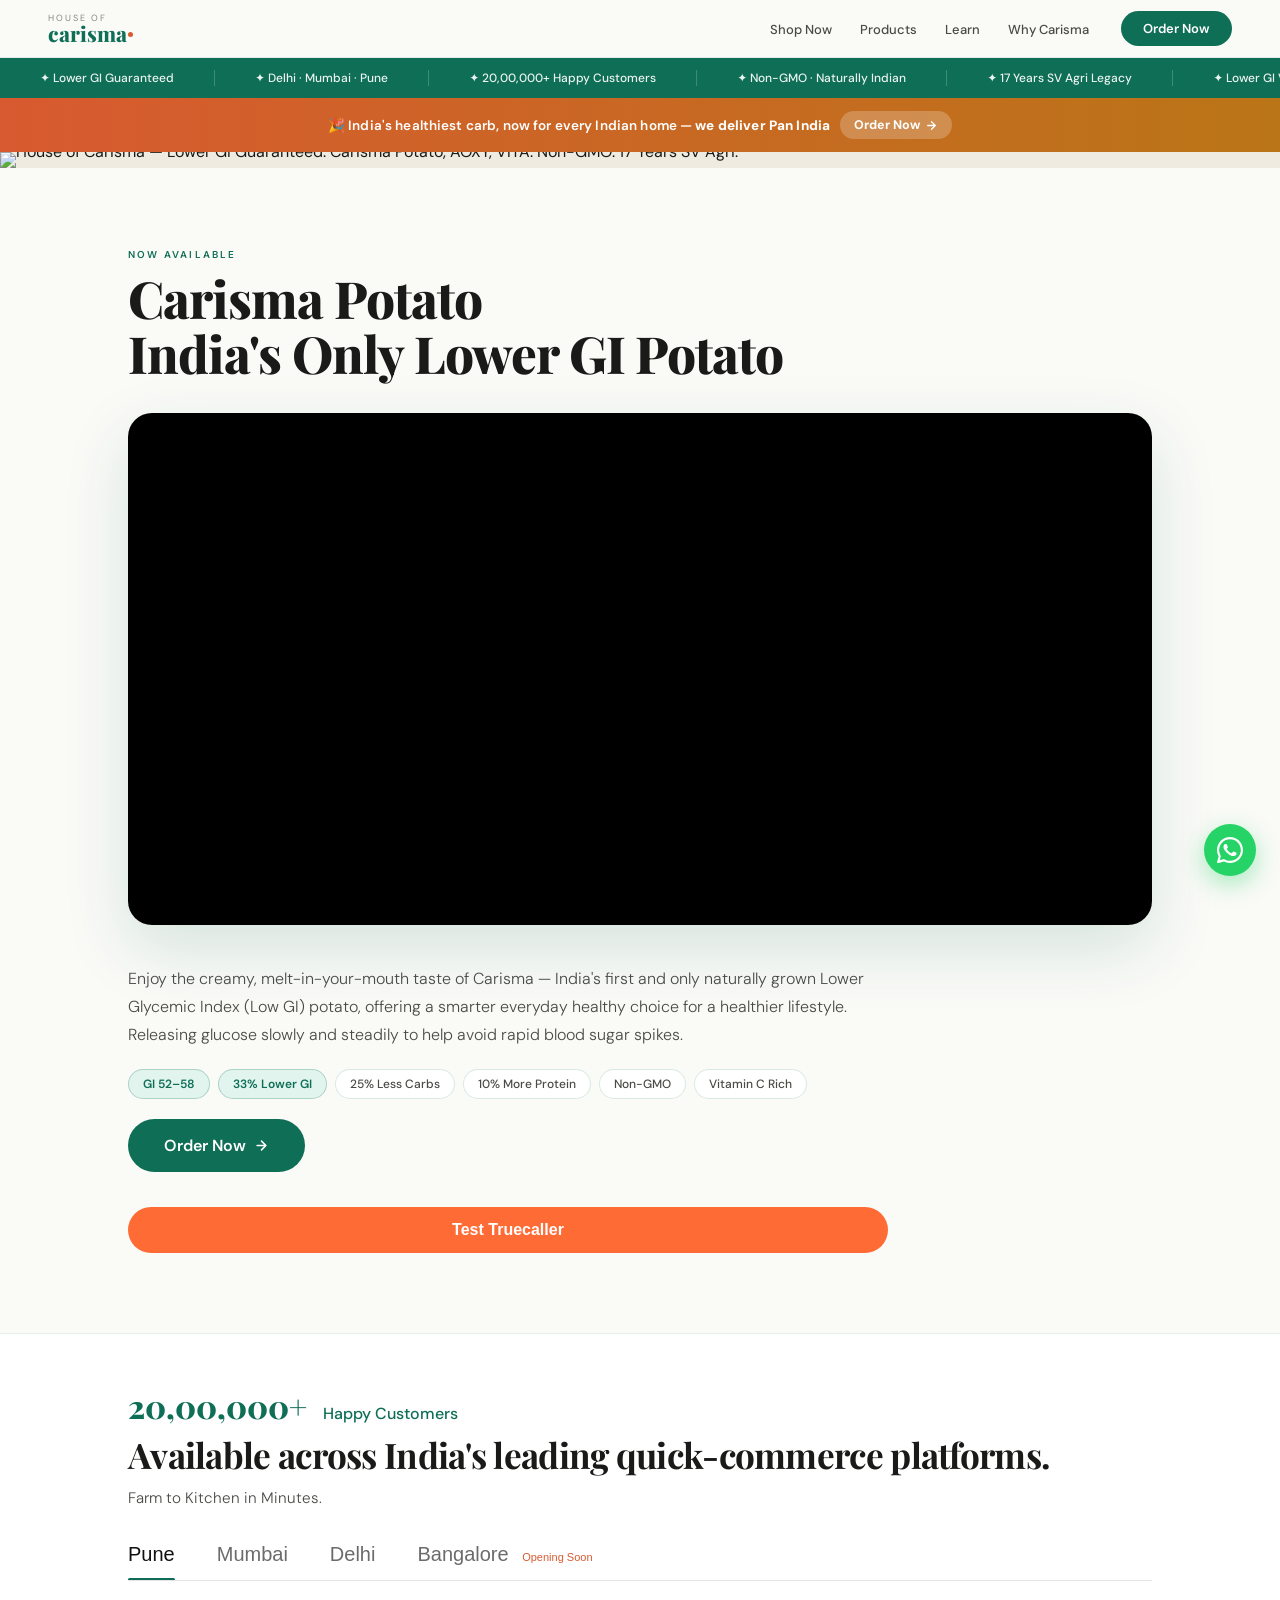
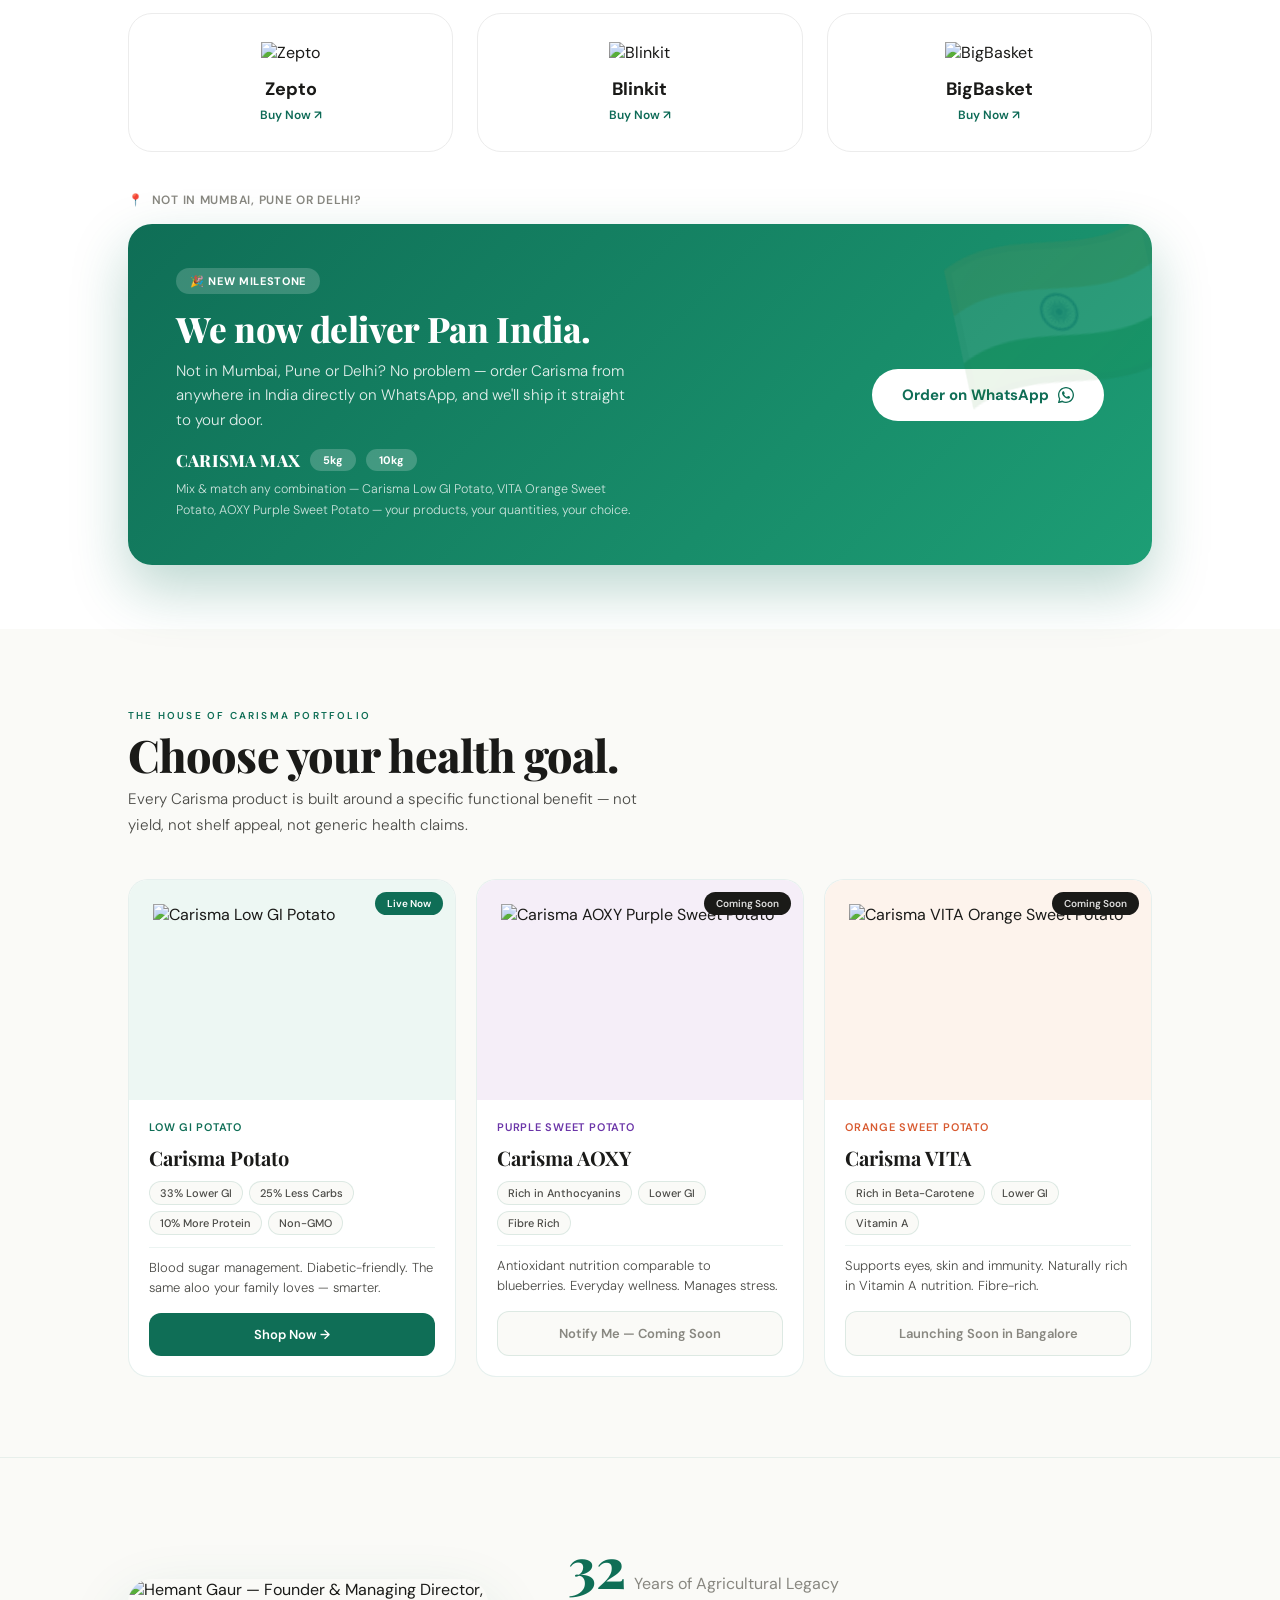
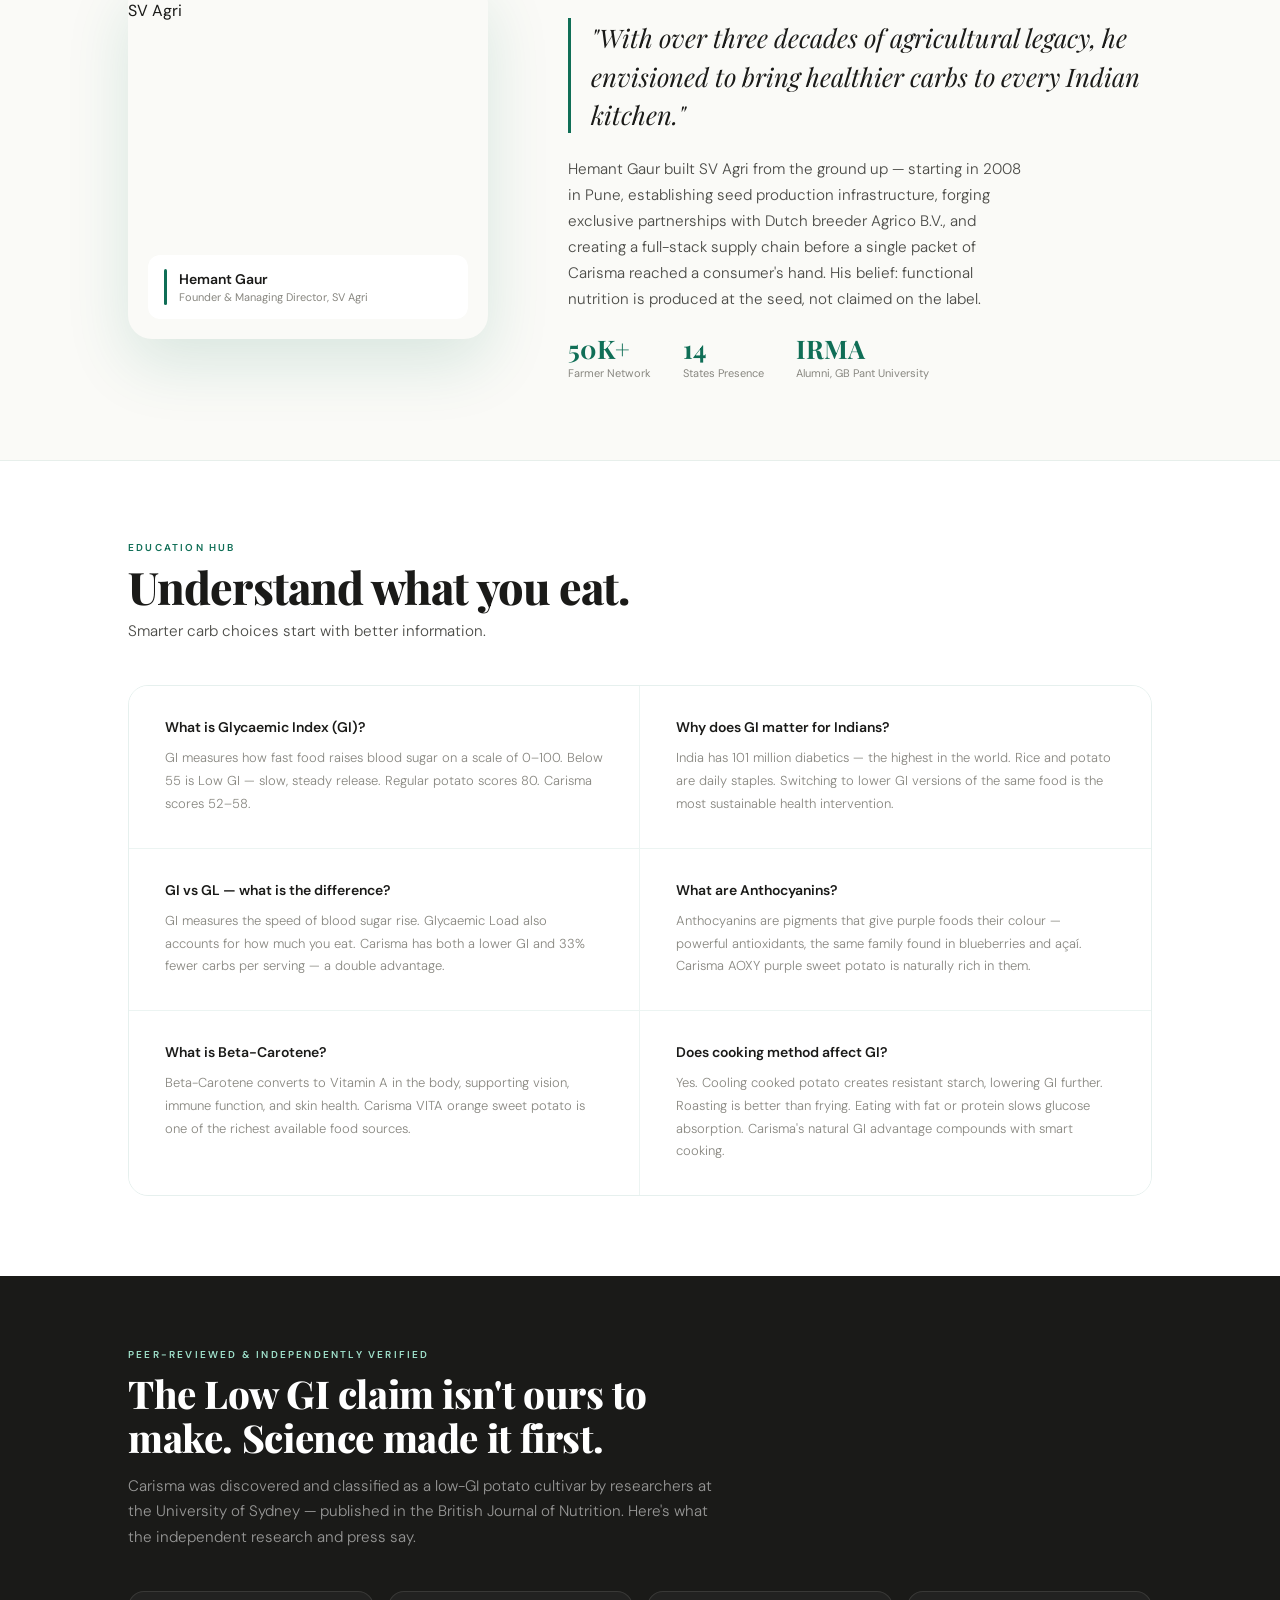
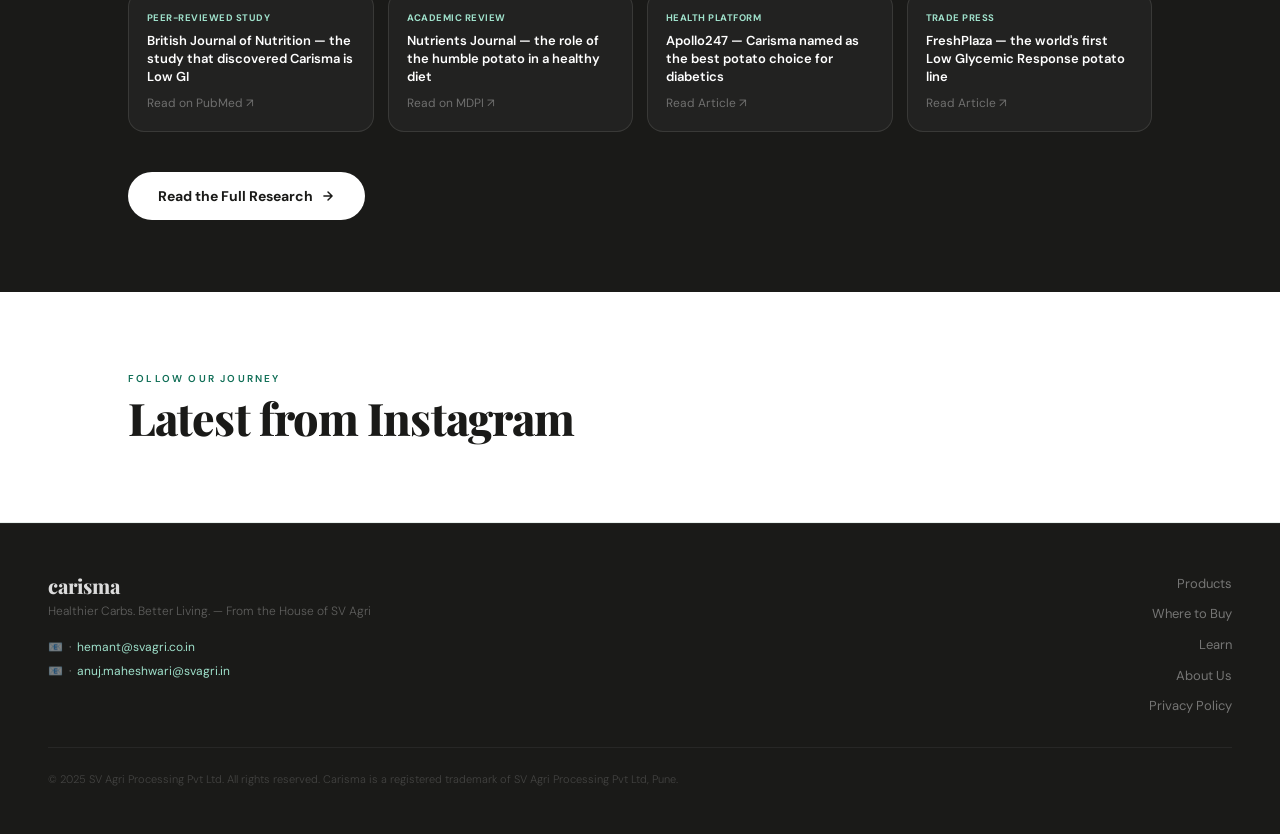
==== commit f009e1a6: "Add Truecaller test button" ====
--- a/index.html
+++ b/index.html
@@ -518,6 +518,20 @@
         Order Now
         <svg width="15" height="15" viewBox="0 0 24 24" fill="none" stroke="currentColor" stroke-width="2.5" stroke-linecap="round" stroke-linejoin="round"><path d="M5 12h14M12 5l7 7-7 7"/></svg>
       </a>
+      <button
+    onclick="launchTruecaller()"
+    style="
+        margin-top:15px;
+        padding:14px 28px;
+        border:none;
+        border-radius:999px;
+        background:#ff6b35;
+        color:white;
+        font-size:16px;
+        font-weight:600;
+        cursor:pointer;">
+    Test Truecaller
+</button>
     </div>
 
   </div>
@@ -913,5 +927,6 @@
   });
 });
 </script>
+<script src="script.js"></script>
 </body>
 </html>
